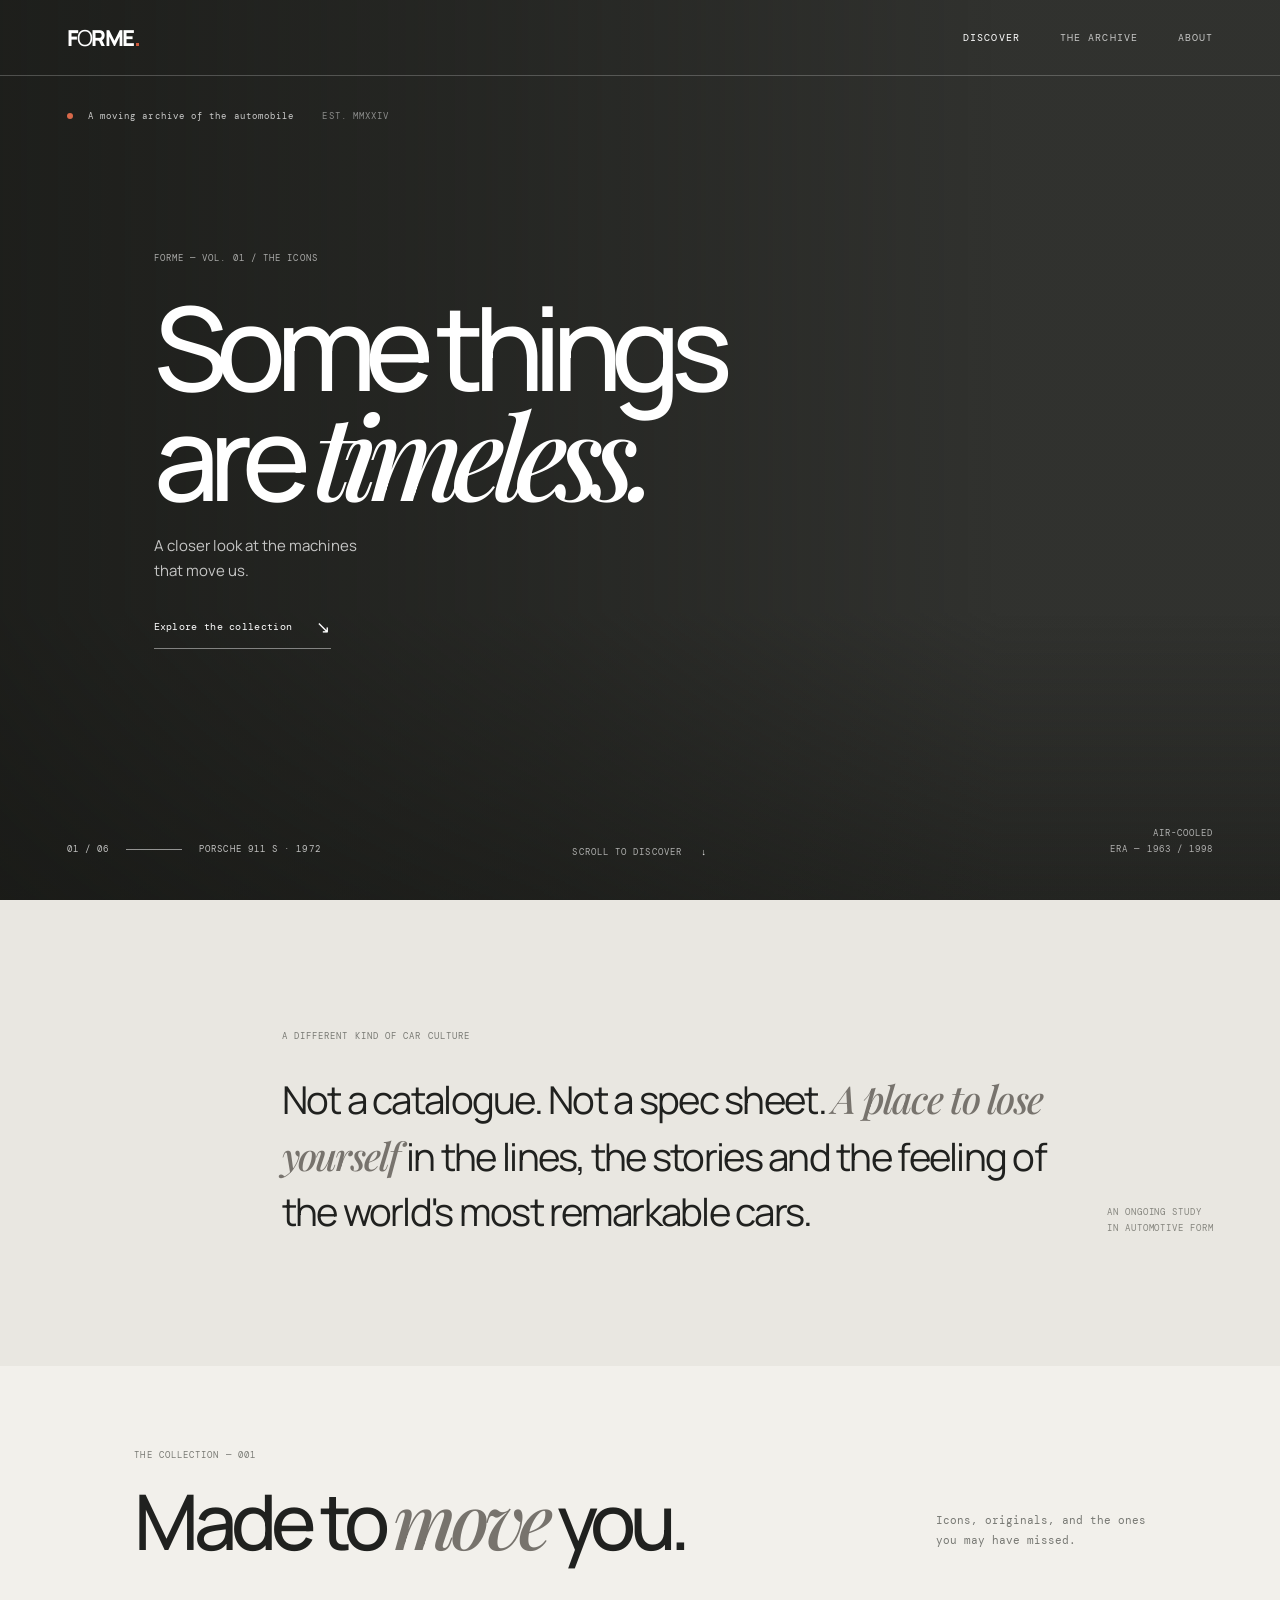
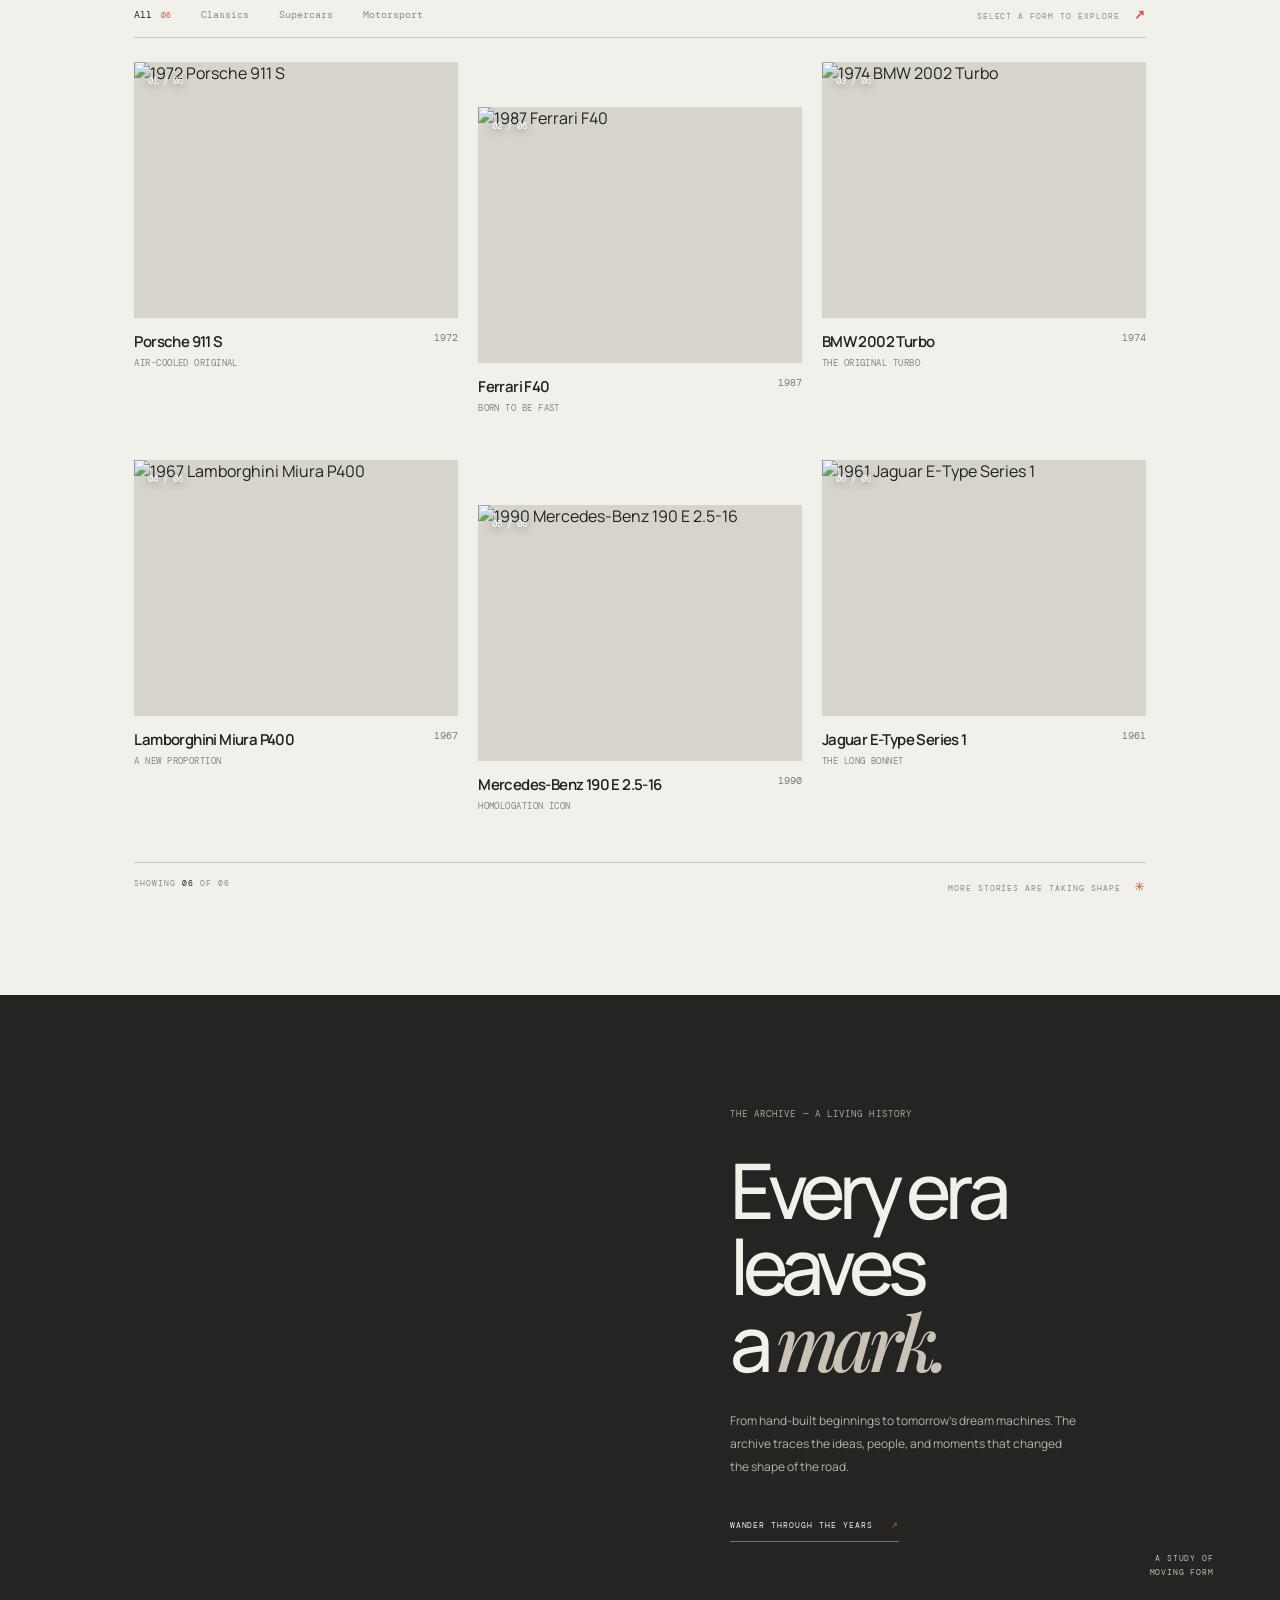
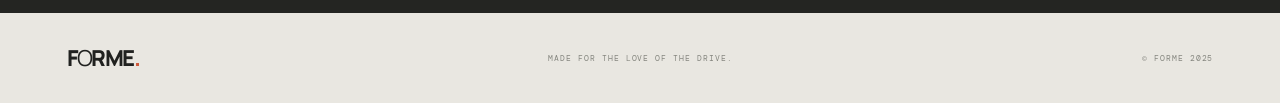
==== index.html @ 5c7d4606 "Build FORME automotive experience MVP" ====
<!doctype html>
<html lang="en">
<head>
  <meta charset="UTF-8" />
  <meta name="viewport" content="width=device-width, initial-scale=1" />
  <meta name="theme-color" content="#e9e7e1" />
  <meta name="description" content="A moving archive of the cars that move us." />
  <title>FORME — The art of the automobile</title>
  <link rel="preconnect" href="https://fonts.googleapis.com" />
  <link rel="preconnect" href="https://fonts.gstatic.com" crossorigin />
  <link href="https://fonts.googleapis.com/css2?family=DM+Mono:wght@400;500&family=Manrope:wght@400;500;600;700;800&display=swap" rel="stylesheet" />
  <link rel="stylesheet" href="./src/styles.css" />
</head>
<body>
  <header class="topbar">
    <a class="wordmark" href="#home" aria-label="Forme home">F<span>O</span>RME<span class="wordmark-dot">.</span></a>
    <nav class="main-nav" aria-label="Main navigation">
      <a class="active" href="#discover">Discover</a><a href="#archive">The archive</a><a href="#about">About</a>
    </nav>
    <button class="menu-button" aria-label="Open menu"><span></span><span></span></button>
  </header>

  <main id="home">
    <section class="hero" aria-labelledby="hero-title">
      <div class="hero-photo"></div>
      <div class="hero-shade"></div>
      <div class="hero-kicker"><span class="live-dot"></span> A moving archive of the automobile <span class="kicker-year">EST. MMXXIV</span></div>
      <div class="hero-copy">
        <p class="eyebrow">FORME — VOL. 01 / THE ICONS</p>
        <h1 id="hero-title">Some things<br />are <em>timeless.</em></h1>
        <p class="hero-deck">A closer look at the machines<br />that move us.</p>
        <a class="round-link" href="#discover"><span>Explore the collection</span><b>↘</b></a>
      </div>
      <div class="hero-caption"><span>01 / 06</span><i></i><span>PORSCHE 911 S · 1972</span></div>
      <div class="hero-index">AIR-COOLED<br />ERA — 1963 / 1998</div>
      <div class="hero-scroll">SCROLL TO DISCOVER <span>↓</span></div>
    </section>

    <section class="intro" id="about">
      <span class="section-label">A DIFFERENT KIND OF CAR CULTURE</span>
      <p>Not a catalogue. Not a spec sheet. <em>A place to lose yourself</em> in the lines, the stories and the feeling of the world's most remarkable cars.</p>
      <span class="intro-aside">AN ONGOING STUDY<br />IN AUTOMOTIVE FORM</span>
    </section>

    <section class="collection" id="discover">
      <div class="collection-head">
        <div><span class="section-label">THE COLLECTION — 001</span><h2>Made to <em>move</em> you.</h2></div>
        <p>Icons, originals, and the ones<br />you may have missed.</p>
      </div>
      <div class="filters" role="group" aria-label="Filter collection">
        <button class="filter active" data-filter="All">All <span>06</span></button>
        <button class="filter" data-filter="Classic">Classics</button>
        <button class="filter" data-filter="Supercar">Supercars</button>
        <button class="filter" data-filter="Rally">Motorsport</button>
        <span class="filter-note">SELECT A FORM TO EXPLORE <b>↗</b></span>
      </div>
      <div class="car-grid" id="car-grid"></div>
      <div class="collection-footer"><span>SHOWING <b id="count">06</b> OF 06</span><span>MORE STORIES ARE TAKING SHAPE <b>✳</b></span></div>
    </section>

    <section class="archive-tease" id="archive">
      <div class="archive-image"></div><div class="archive-content"><span class="section-label">THE ARCHIVE — A LIVING HISTORY</span><h2>Every era leaves<br />a <em>mark.</em></h2><p>From hand-built beginnings to tomorrow's dream machines. The archive traces the ideas, people, and moments that changed the shape of the road.</p><a href="#discover" class="text-link">WANDER THROUGH THE YEARS <span>↗</span></a></div>
      <span class="archive-index">A STUDY OF<br />MOVING FORM</span>
    </section>
  </main>
  <footer><a class="wordmark" href="#home">F<span>O</span>RME<span class="wordmark-dot">.</span></a><span>MADE FOR THE LOVE OF THE DRIVE.</span><span>© FORME 2025</span></footer>

  <dialog class="car-dialog" id="car-dialog"><button class="dialog-close" aria-label="Close details">×</button><div class="dialog-image"></div><div class="dialog-copy"><span class="section-label"></span><h2></h2><p></p><div class="dialog-meta"></div></div></dialog>
  <script src="./src/app.js"></script>
</body>
</html>
---- src/styles.css ----
@import url('https://fonts.googleapis.com/css2?family=Playfair+Display:ital,wght@0,500;0,600;1,500;1,600&display=swap');
:root{--paper:#e9e7e1;--ink:#20211f;--muted:#777873;--line:#cbc9c2;--accent:#cf5a3c;--mono:'DM Mono',monospace;--sans:'Manrope',sans-serif;--serif:'Playfair Display',serif}*{box-sizing:border-box}html{scroll-behavior:smooth}body{margin:0;background:var(--paper);color:var(--ink);font-family:var(--sans);-webkit-font-smoothing:antialiased}.topbar{height:76px;padding:0 5.2vw;display:flex;align-items:center;justify-content:space-between;position:absolute;z-index:3;width:100%;color:white;border-bottom:1px solid #ffffff38}.wordmark{text-decoration:none;color:inherit;font-weight:800;font-size:22px;letter-spacing:-1.6px}.wordmark>span:first-child{font-weight:400}.wordmark-dot{color:var(--accent)}.main-nav{display:flex;gap:40px;margin-left:70px}.main-nav a{color:#ffffffb8;text-decoration:none;font:10px var(--mono);letter-spacing:.11em;text-transform:uppercase}.main-nav a.active,.main-nav a:hover{color:white}.menu-button{display:none;background:none;border:0}.hero{min-height:710px;height:min(100vh,900px);position:relative;color:white;overflow:hidden;background:#31322f}.hero-photo,.hero-shade{position:absolute;inset:0}.hero-photo{background-image:url('https://images.unsplash.com/photo-1503376780353-7e6692767b70?auto=format&fit=crop&w=2400&q=88');background-size:cover;background-position:center 54%;transform:scale(1.025);animation:hero-reveal 1.2s ease-out both}.hero-shade{background:linear-gradient(90deg,#171815bd 0%,#17181565 42%,#17181504 78%),linear-gradient(0deg,#14151274,transparent 32%)}.hero-kicker,.eyebrow,.hero-caption,.hero-index,.hero-scroll,.section-label,.filter-note,.collection-footer,.text-link,footer>span{font:9px var(--mono);letter-spacing:.12em}.hero-kicker{position:absolute;top:110px;left:5.2vw;color:#ffffffc4}.live-dot{display:inline-block;width:6px;height:6px;border-radius:50%;background:#d8694a;margin-right:9px}.kicker-year{margin-left:22px;color:#ffffff7a}.hero-copy{position:absolute;left:12vw;top:27%;}.eyebrow{color:#ffffff9c}.hero h1{font-size:clamp(64px,9.1vw,142px);line-height:.91;letter-spacing:-.09em;font-weight:500;margin:30px 0 24px}.hero h1 em,.collection h2 em,.intro em,.archive-content h2 em{font-family:var(--serif);font-weight:500}.hero-deck{font-size:15px;line-height:1.65;color:#ffffffbd;margin:0 0 32px}.round-link{display:flex;gap:24px;align-items:center;width:max-content;color:white;text-decoration:none;font:10px var(--mono);letter-spacing:.03em;border-bottom:1px solid #ffffff70;padding-bottom:10px}.round-link b{font-size:17px;font-weight:400}.hero-caption{position:absolute;left:5.2vw;bottom:45px;display:flex;gap:17px;align-items:center;color:#ffffffbb}.hero-caption i{width:56px;height:1px;background:#ffffff86}.hero-index{position:absolute;right:5.2vw;bottom:43px;text-align:right;line-height:1.8;color:#ffffffa3}.hero-scroll{position:absolute;left:50%;bottom:42px;transform:translateX(-50%);color:#ffffffa3}.hero-scroll span{margin-left:13px;color:#fff}.intro{position:relative;padding:122px 18vw 126px 22vw}.section-label{color:#797a74}.intro>p{font-size:clamp(25px,3vw,43px);line-height:1.45;letter-spacing:-.045em;max-width:800px;margin:27px 0 0}.intro em{color:#77736d}.intro-aside{position:absolute;right:5.2vw;bottom:130px;font:9px/1.8 var(--mono);letter-spacing:.1em;color:#85857e}.collection{padding:75px 10.5vw 100px;background:#f2f0eb}.collection-head{display:flex;justify-content:space-between;align-items:end}.collection h2,.archive-content h2{font-size:clamp(45px,6vw,78px);font-weight:500;letter-spacing:-.075em;line-height:.98;margin:18px 0 0}.collection h2 em{color:#77736d}.collection-head>p{font:11px/1.8 var(--mono);color:#777873;margin:0 0 8px}.filters{display:flex;align-items:center;gap:30px;margin:48px 0 24px;border-bottom:1px solid var(--line);padding-bottom:14px}.filter{border:0;background:none;padding:0;color:#8a8b85;font:10px var(--mono);cursor:pointer}.filter.active,.filter:hover{color:var(--ink)}.filter span{font-size:8px;color:var(--accent);margin-left:3px}.filter-note{margin-left:auto;color:#8b8c86;font-size:8px}.filter-note b{color:var(--accent);font-size:13px;margin-left:8px}.car-grid{display:grid;grid-template-columns:repeat(3,1fr);gap:46px 20px}.car-card{cursor:pointer;min-width:0;animation:card-in .5s ease both}.car-card:nth-child(3n+2){margin-top:45px}.car-image{height:clamp(170px,20vw,290px);position:relative;overflow:hidden;background:#d7d4cc}.car-image img{width:100%;height:100%;object-fit:cover;transition:transform .8s cubic-bezier(.2,.7,.2,1),filter .5s;filter:saturate(.78)}.car-card:hover .car-image img{transform:scale(1.055);filter:saturate(1)}.card-index{position:absolute;top:13px;left:14px;color:#fff;font:9px var(--mono);text-shadow:0 1px 8px #0008}.card-arrow{position:absolute;right:14px;bottom:13px;width:28px;height:28px;border-radius:50%;background:#f2f0eb;display:grid;place-items:center;font-size:15px;opacity:0;transform:translateY(6px);transition:.3s}.car-card:hover .card-arrow{opacity:1;transform:translateY(0)}.car-info{display:flex;justify-content:space-between;align-items:start;padding-top:13px}.car-info h3{font-size:15px;letter-spacing:-.04em;margin:0 0 5px;font-weight:600}.car-info p{margin:0;color:#85867f;font:9px var(--mono);letter-spacing:.05em}.car-year{color:#777873;font:10px var(--mono)}.collection-footer{display:flex;justify-content:space-between;border-top:1px solid var(--line);margin-top:50px;padding-top:15px;color:#888981;font-size:8px}.collection-footer b{color:var(--ink);font-weight:400}.collection-footer span:last-child b{color:var(--accent);font-size:13px;margin-left:7px}.archive-tease{min-height:570px;position:relative;display:grid;grid-template-columns:1fr 1fr;background:#242522;color:#f2f0eb;overflow:hidden}.archive-image{background:url('https://images.unsplash.com/photo-1519641471654-76ce0107ad1b?auto=format&fit=crop&w=1400&q=85') center/cover;opacity:.84;min-height:520px}.archive-content{padding:105px 12% 80px 14%}.archive-content .section-label{color:#aaa99f}.archive-content h2{font-size:clamp(54px,6vw,84px);margin:30px 0}.archive-content h2 em{color:#c9c2b7}.archive-content>p{max-width:350px;color:#b4b3ac;font-size:12px;line-height:1.9;margin:0 0 33px}.text-link{color:#f2f0eb;text-decoration:none;font-size:8px;border-bottom:1px solid #777870;padding-bottom:11px}.text-link span{color:#d76b4c;margin-left:12px}.archive-index{position:absolute;right:5.2vw;bottom:34px;font:8px/1.8 var(--mono);letter-spacing:.1em;color:#c0bfb7;text-align:right}footer{height:90px;padding:0 5.2vw;display:flex;align-items:center;justify-content:space-between;color:#85867f}footer .wordmark{color:var(--ink)}footer>span{font-size:8px}.car-dialog{border:0;padding:0;max-width:min(900px,90vw);width:100%;background:#f2f0eb;color:var(--ink);grid-template-columns:1.1fr 1fr;box-shadow:0 25px 100px #0005}.car-dialog[open]{display:grid;animation:card-in .3s ease}.dialog-image{min-height:450px;background-size:cover;background-position:center}.dialog-copy{align-self:center;padding:48px}.dialog-copy h2{font-size:44px;letter-spacing:-.07em;margin:16px 0}.dialog-copy p{font-size:13px;line-height:1.8;color:#696a64}.dialog-meta{margin-top:30px;font:9px/2 var(--mono);color:#777}.dialog-close{position:absolute;top:13px;right:16px;z-index:1;border:0;background:none;font-size:29px;cursor:pointer}.car-dialog::backdrop{background:#171815b8;backdrop-filter:blur(5px)}@keyframes hero-reveal{from{transform:scale(1.08);filter:brightness(.7)}to{transform:scale(1.025);filter:brightness(1)}}@keyframes card-in{from{opacity:0;transform:translateY(12px)}to{opacity:1;transform:translateY(0)}}@media(max-width:750px){.topbar{height:64px;padding:0 6vw}.main-nav{gap:19px;margin-left:0}.main-nav a{font-size:8px}.hero{height:88svh;min-height:620px;max-height:800px}.hero-photo{background-position:57% center}.hero-kicker{top:88px;left:6vw;font-size:8px}.kicker-year{display:none}.hero-copy{left:8vw;top:28%}.hero h1{font-size:clamp(65px,14vw,100px)}.hero-caption{left:6vw;bottom:33px;font-size:8px}.hero-index{right:6vw;bottom:30px;font-size:8px}.hero-scroll{display:none}.intro{padding:85px 9vw 100px}.intro>p{font-size:30px}.intro-aside{right:9vw;bottom:28px;font-size:7px}.collection{padding:70px 7vw 75px}.collection-head>p{display:none}.filters{gap:20px;overflow:auto;white-space:nowrap;margin-top:37px}.filter-note{display:none}.car-grid{grid-template-columns:repeat(2,minmax(0,1fr));gap:30px 12px}.car-card:nth-child(3n+2){margin-top:0}.car-card:nth-child(2n){margin-top:24px}.car-image{height:clamp(150px,34vw,250px)}.car-info h3{font-size:13px}.car-info p,.car-year{font-size:8px}.collection-footer{font-size:7px}.archive-tease{grid-template-columns:1fr}.archive-image{min-height:320px;max-height:390px}.archive-content{padding:65px 9vw 85px}.archive-content h2{font-size:66px}.archive-index{bottom:25px}footer{height:78px;padding:0 6vw}footer>span{font-size:6px}footer>span:nth-child(2){display:none}.car-dialog{grid-template-columns:1fr;max-height:90vh;overflow:auto}.dialog-image{min-height:280px}.dialog-copy{padding:30px}.dialog-copy h2{font-size:36px}}@media(prefers-reduced-motion:reduce){*,*::before,*::after{animation-duration:.01ms!important;transition-duration:.01ms!important;scroll-behavior:auto!important}}
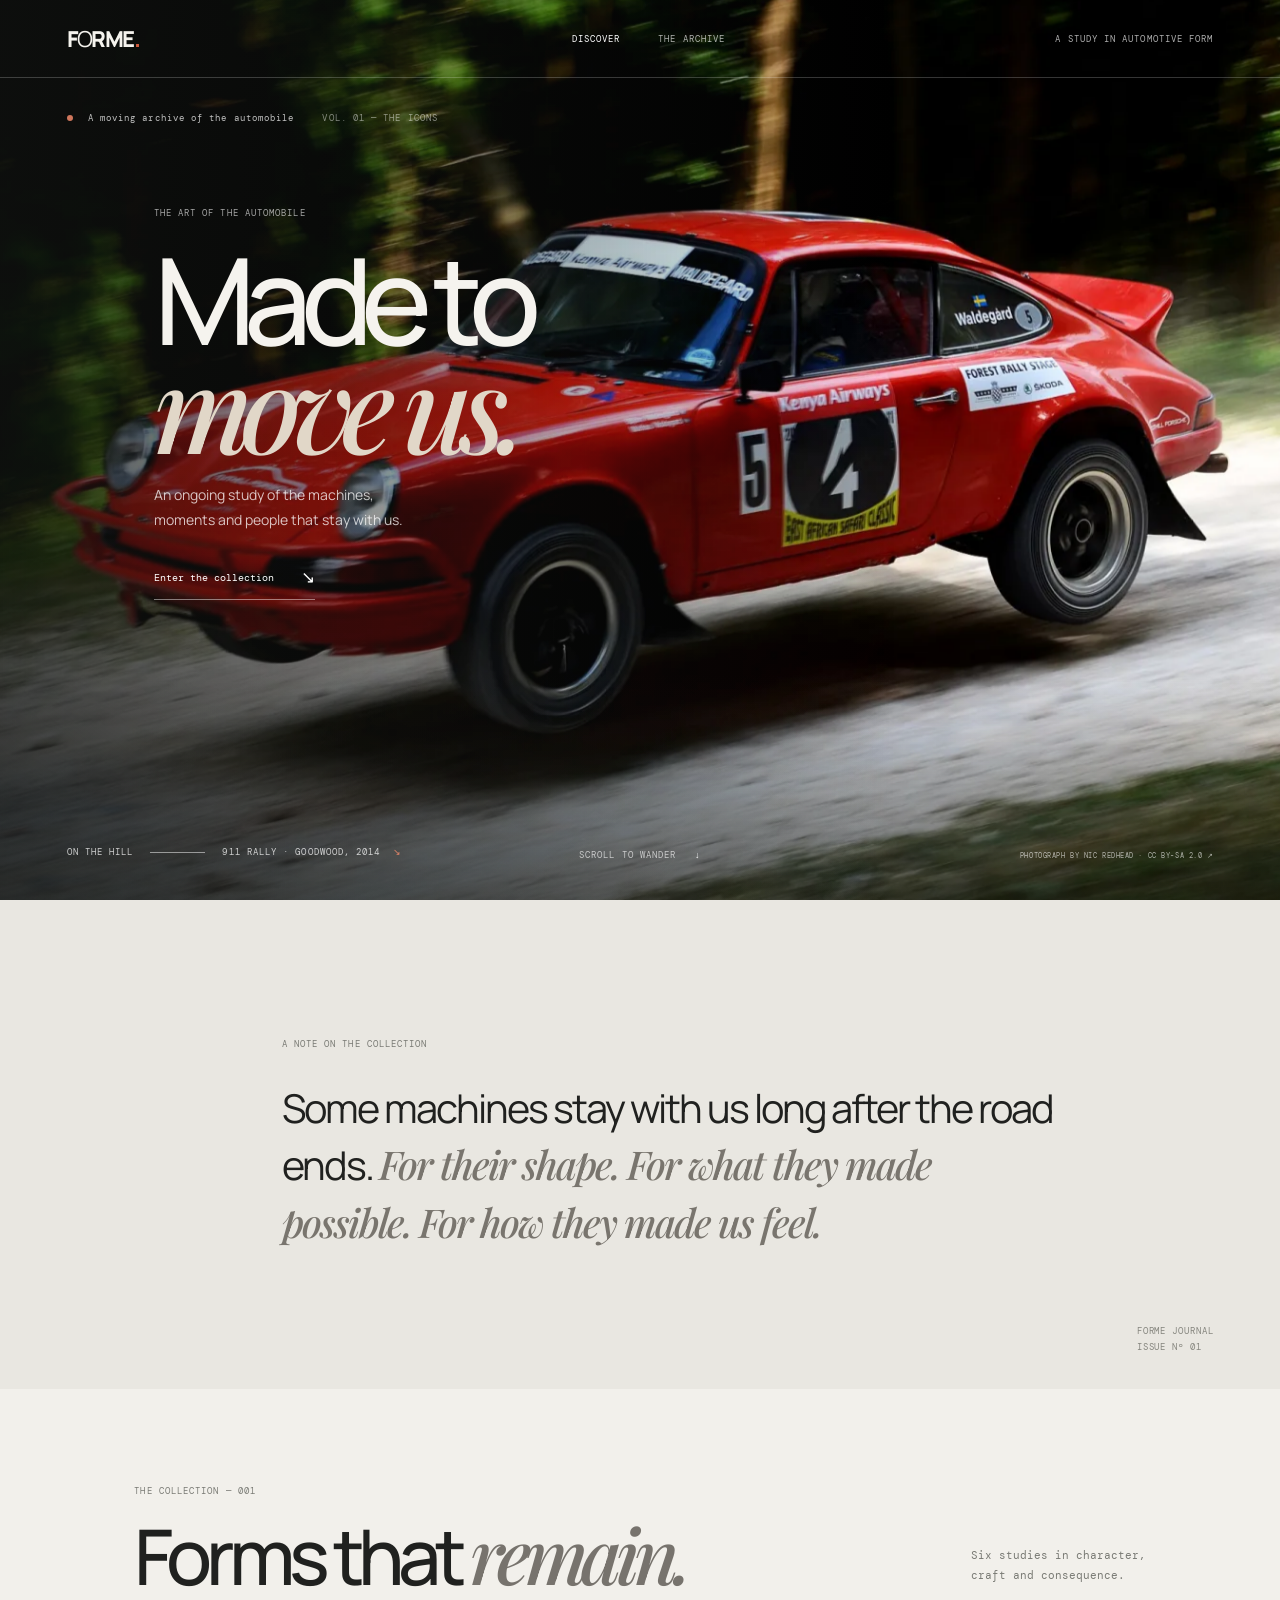
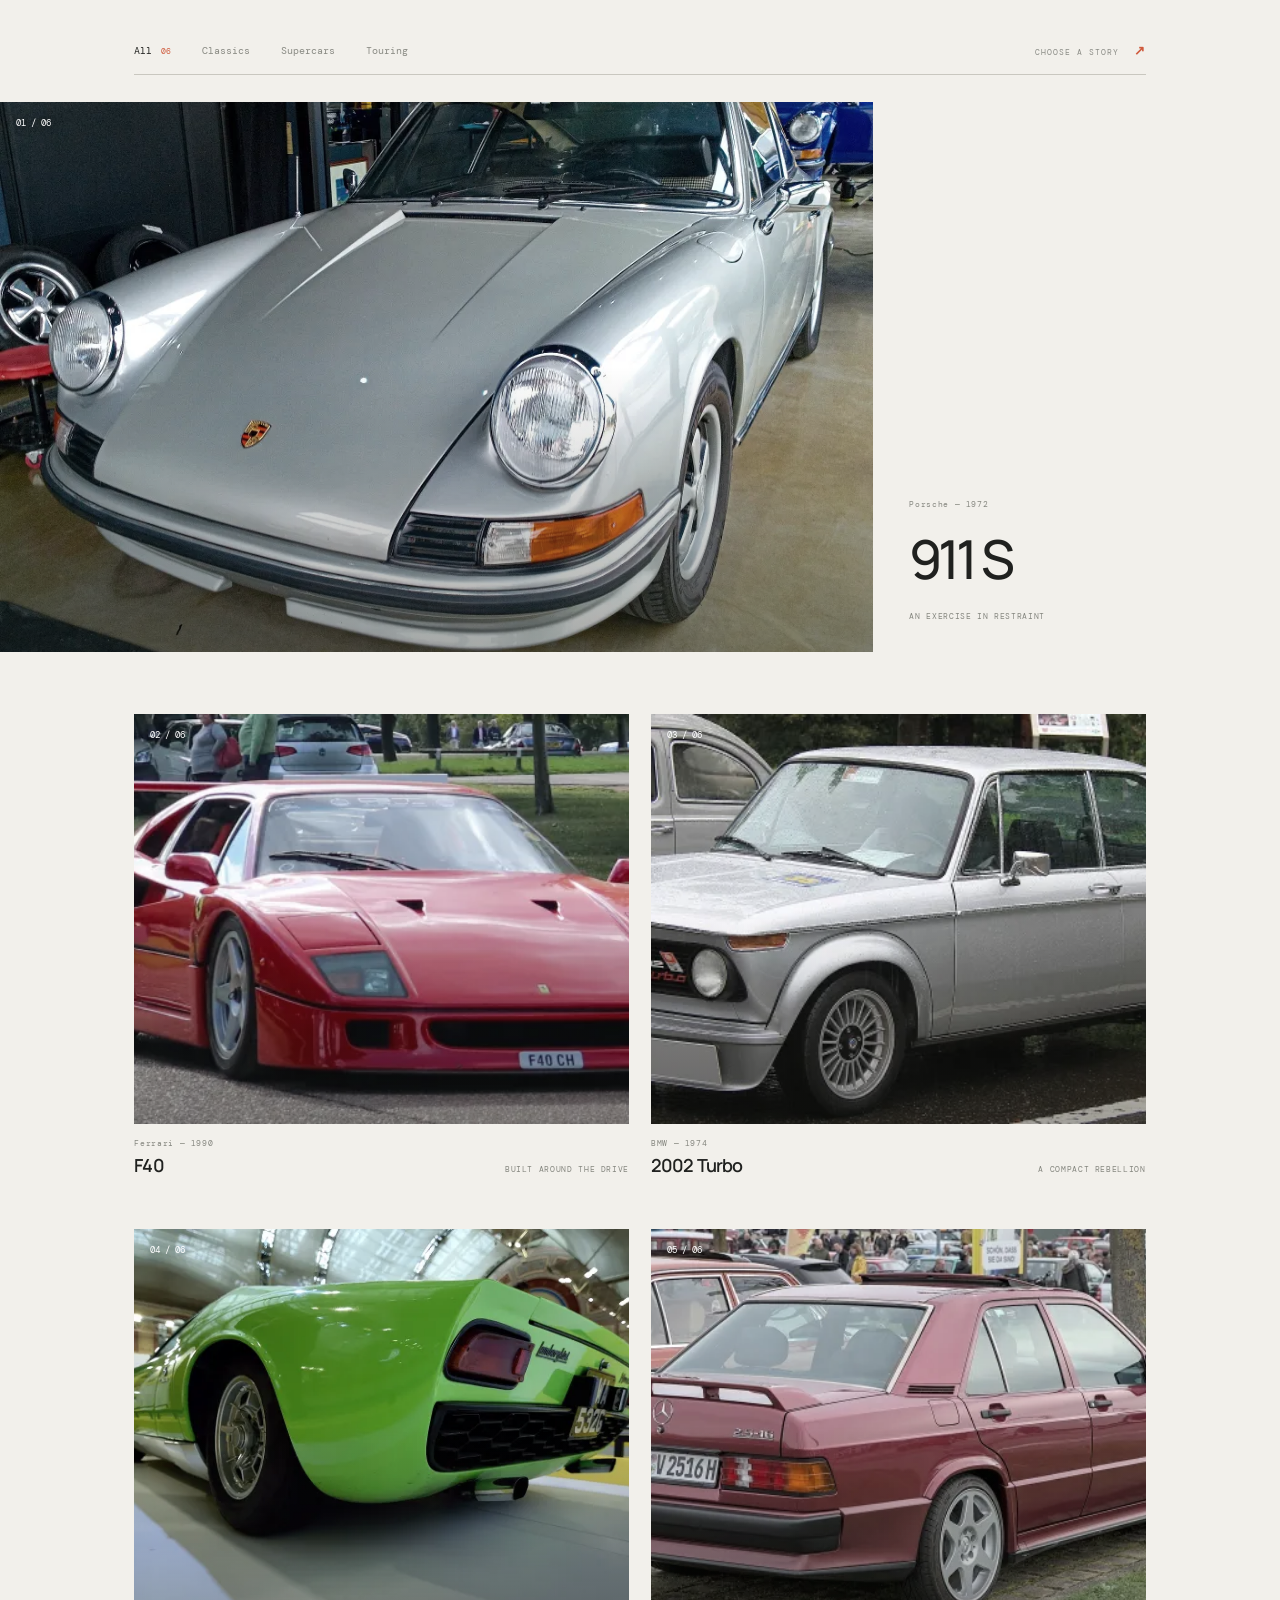
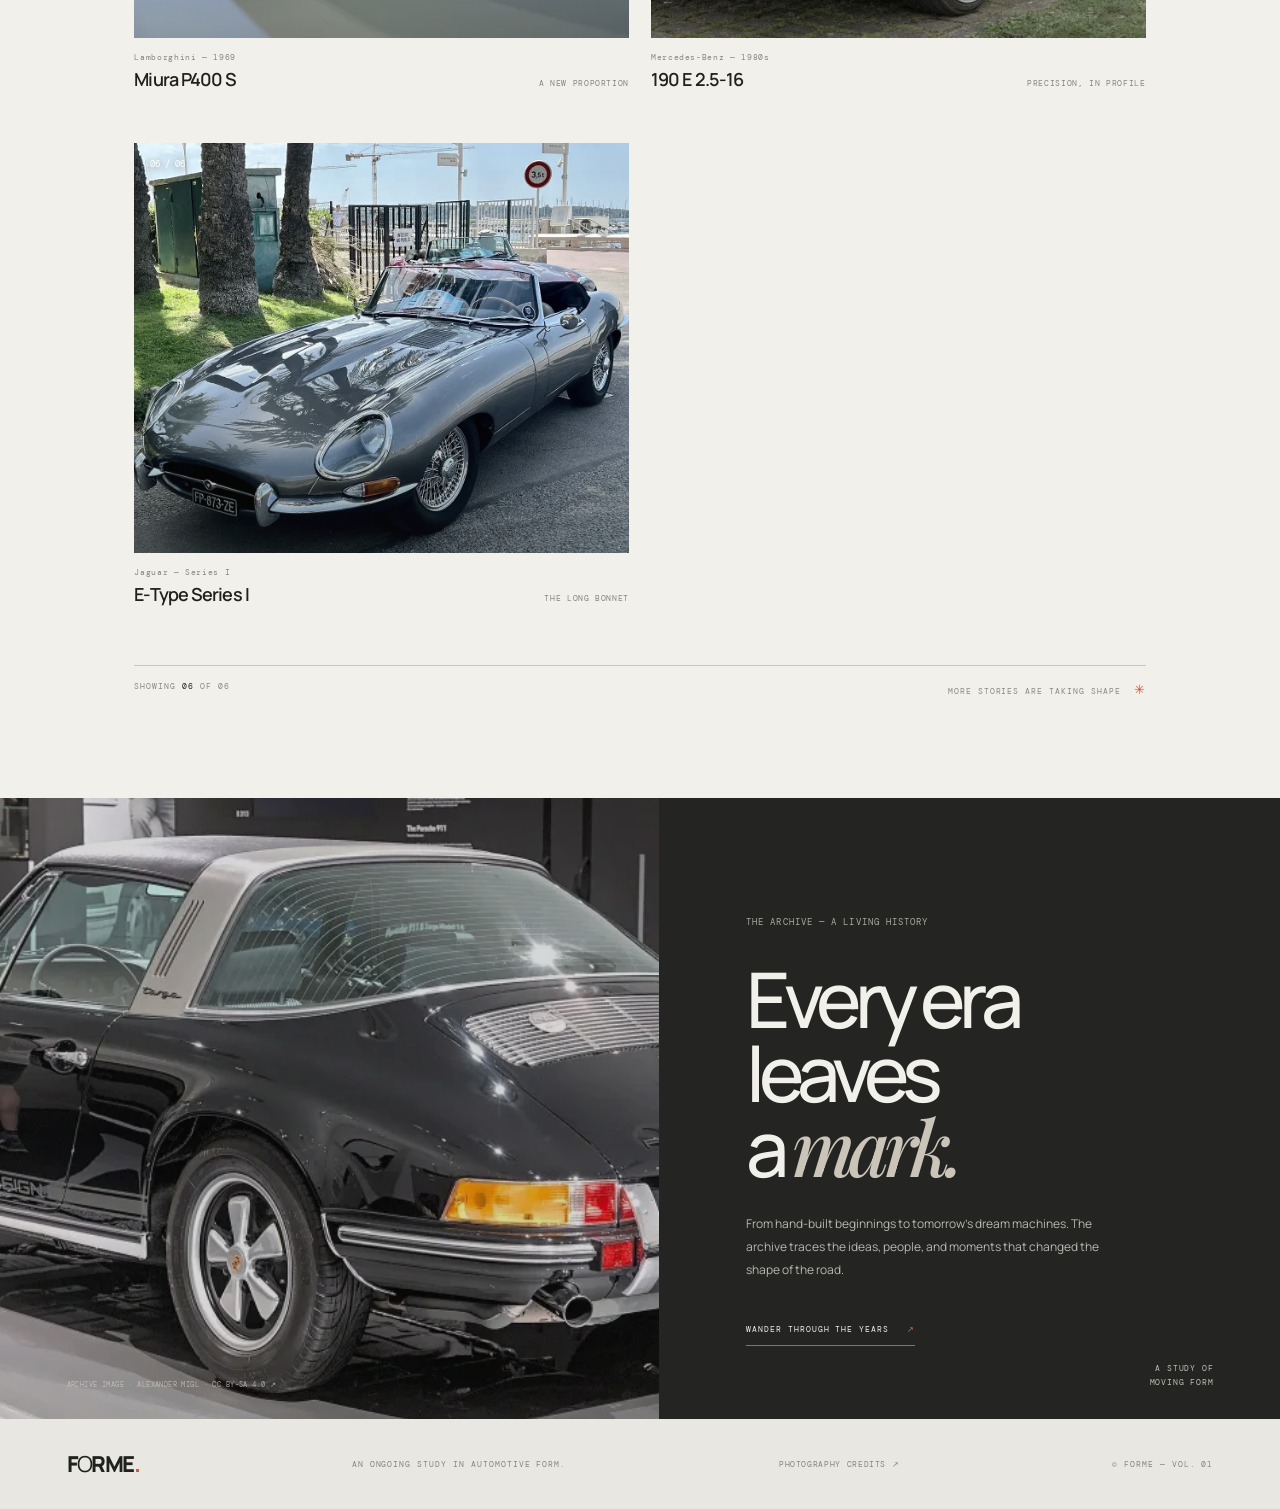
==== commit ddd872f6: "Publish FORME editorial automotive experience" ====
--- a/index.html
+++ b/index.html
@@ -3,69 +3,75 @@
 <head>
   <meta charset="UTF-8" />
   <meta name="viewport" content="width=device-width, initial-scale=1" />
-  <meta name="theme-color" content="#e9e7e1" />
+  <meta name="theme-color" content="#1c201c" />
   <meta name="description" content="A moving archive of the cars that move us." />
   <title>FORME — The art of the automobile</title>
+  <link rel="preload" as="image" href="./public/assets/photography/porsche-911-rally-1440.webp" imagesrcset="./public/assets/photography/porsche-911-rally-640.webp 640w, ./public/assets/photography/porsche-911-rally-960.webp 960w, ./public/assets/photography/porsche-911-rally-1440.webp 1440w" imagesizes="100vw" type="image/webp" fetchpriority="high" />
   <link rel="preconnect" href="https://fonts.googleapis.com" />
   <link rel="preconnect" href="https://fonts.gstatic.com" crossorigin />
-  <link href="https://fonts.googleapis.com/css2?family=DM+Mono:wght@400;500&family=Manrope:wght@400;500;600;700;800&display=swap" rel="stylesheet" />
+  <link href="https://fonts.googleapis.com/css2?family=DM+Mono:wght@400;500&family=Manrope:wght@400;500;600;700;800&family=Playfair+Display:ital,wght@0,500;0,600;1,500;1,600&display=swap" rel="stylesheet" />
   <link rel="stylesheet" href="./src/styles.css" />
 </head>
 <body>
   <header class="topbar">
     <a class="wordmark" href="#home" aria-label="Forme home">F<span>O</span>RME<span class="wordmark-dot">.</span></a>
     <nav class="main-nav" aria-label="Main navigation">
-      <a class="active" href="#discover">Discover</a><a href="#archive">The archive</a><a href="#about">About</a>
+      <a class="active" href="#discover">Discover</a><a href="#archive">The archive</a>
     </nav>
-    <button class="menu-button" aria-label="Open menu"><span></span><span></span></button>
+    <a class="edition-mark" href="#about">A STUDY IN AUTOMOTIVE FORM</a>
   </header>
 
   <main id="home">
     <section class="hero" aria-labelledby="hero-title">
-      <div class="hero-photo"></div>
+      <picture class="hero-picture"><source type="image/webp" srcset="./public/assets/photography/porsche-911-rally-640.webp 640w, ./public/assets/photography/porsche-911-rally-960.webp 960w, ./public/assets/photography/porsche-911-rally-1440.webp 1440w" sizes="100vw"/><img class="hero-photo" src="./public/assets/photography/porsche-911-rally.jpg" width="1920" height="1293" alt="A red Porsche 911 rally car moving through a wooded stage" fetchpriority="high" /></picture>
       <div class="hero-shade"></div>
-      <div class="hero-kicker"><span class="live-dot"></span> A moving archive of the automobile <span class="kicker-year">EST. MMXXIV</span></div>
+      <div class="hero-kicker"><span class="live-dot"></span> A moving archive of the automobile <span class="kicker-year">VOL. 01 — THE ICONS</span></div>
       <div class="hero-copy">
-        <p class="eyebrow">FORME — VOL. 01 / THE ICONS</p>
-        <h1 id="hero-title">Some things<br />are <em>timeless.</em></h1>
-        <p class="hero-deck">A closer look at the machines<br />that move us.</p>
-        <a class="round-link" href="#discover"><span>Explore the collection</span><b>↘</b></a>
+        <p class="eyebrow">THE ART OF THE AUTOMOBILE</p>
+        <h1 id="hero-title">Made to<br /><em>move us.</em></h1>
+        <p class="hero-deck">An ongoing study of the machines,<br />moments and people that stay with us.</p>
+        <a class="round-link" href="#discover"><span>Enter the collection</span><b>↘</b></a>
       </div>
-      <div class="hero-caption"><span>01 / 06</span><i></i><span>PORSCHE 911 S · 1972</span></div>
-      <div class="hero-index">AIR-COOLED<br />ERA — 1963 / 1998</div>
-      <div class="hero-scroll">SCROLL TO DISCOVER <span>↓</span></div>
+      <a class="hero-caption" href="#discover"><span>ON THE HILL</span><i></i><span>911 RALLY · GOODWOOD, 2014 <b>↘</b></span></a>
+      <a class="hero-credit" href="https://commons.wikimedia.org/wiki/File:Porsche_911_Rallycar_(14574074995).jpg" target="_blank" rel="noreferrer">PHOTOGRAPH BY NIC REDHEAD · CC BY-SA 2.0 ↗</a>
+      <div class="hero-scroll">SCROLL TO WANDER <span>↓</span></div>
     </section>
 
     <section class="intro" id="about">
-      <span class="section-label">A DIFFERENT KIND OF CAR CULTURE</span>
-      <p>Not a catalogue. Not a spec sheet. <em>A place to lose yourself</em> in the lines, the stories and the feeling of the world's most remarkable cars.</p>
-      <span class="intro-aside">AN ONGOING STUDY<br />IN AUTOMOTIVE FORM</span>
+      <span class="section-label">A NOTE ON THE COLLECTION</span>
+      <p>Some machines stay with us long after the road ends. <em>For their shape. For what they made possible. For how they made us feel.</em></p>
+      <span class="intro-aside">FORME JOURNAL<br />ISSUE Nº 01</span>
     </section>
 
     <section class="collection" id="discover">
       <div class="collection-head">
-        <div><span class="section-label">THE COLLECTION — 001</span><h2>Made to <em>move</em> you.</h2></div>
-        <p>Icons, originals, and the ones<br />you may have missed.</p>
+        <div><span class="section-label">THE COLLECTION — 001</span><h2>Forms that <em>remain.</em></h2></div>
+        <p>Six studies in character,<br />craft and consequence.</p>
       </div>
       <div class="filters" role="group" aria-label="Filter collection">
         <button class="filter active" data-filter="All">All <span>06</span></button>
         <button class="filter" data-filter="Classic">Classics</button>
         <button class="filter" data-filter="Supercar">Supercars</button>
-        <button class="filter" data-filter="Rally">Motorsport</button>
-        <span class="filter-note">SELECT A FORM TO EXPLORE <b>↗</b></span>
+        <button class="filter" data-filter="Touring">Touring</button>
+        <span class="filter-note">CHOOSE A STORY <b>↗</b></span>
       </div>
       <div class="car-grid" id="car-grid"></div>
       <div class="collection-footer"><span>SHOWING <b id="count">06</b> OF 06</span><span>MORE STORIES ARE TAKING SHAPE <b>✳</b></span></div>
     </section>
 
     <section class="archive-tease" id="archive">
-      <div class="archive-image"></div><div class="archive-content"><span class="section-label">THE ARCHIVE — A LIVING HISTORY</span><h2>Every era leaves<br />a <em>mark.</em></h2><p>From hand-built beginnings to tomorrow's dream machines. The archive traces the ideas, people, and moments that changed the shape of the road.</p><a href="#discover" class="text-link">WANDER THROUGH THE YEARS <span>↗</span></a></div>
+      <picture class="archive-picture"><source type="image/webp" srcset="./public/assets/photography/porsche-911-s-targa-640.webp 640w, ./public/assets/photography/porsche-911-s-targa-960.webp 960w, ./public/assets/photography/porsche-911-s-targa-1440.webp 1440w" sizes="(max-width:760px) 100vw, 52vw"/><img class="archive-image" src="./public/assets/photography/porsche-911-s-targa.jpg" width="1920" height="951" alt="1972 Porsche 911 S 2.4 Targa in the Porsche museum" loading="lazy"/></picture><div class="archive-content"><span class="section-label">THE ARCHIVE — A LIVING HISTORY</span><h2>Every era leaves<br />a <em>mark.</em></h2><p>From hand-built beginnings to tomorrow's dream machines. The archive traces the ideas, people, and moments that changed the shape of the road.</p><a href="#discover" class="text-link">WANDER THROUGH THE YEARS <span>↗</span></a></div>
       <span class="archive-index">A STUDY OF<br />MOVING FORM</span>
+      <a class="archive-credit" href="https://commons.wikimedia.org/wiki/File:Porsche_911_S_2.4_Targa_(1972,_Porsche_Classic)_1X7A0346.jpg" target="_blank" rel="noreferrer">ARCHIVE IMAGE · ALEXANDER MIGL · CC BY-SA 4.0 ↗</a>
     </section>
   </main>
-  <footer><a class="wordmark" href="#home">F<span>O</span>RME<span class="wordmark-dot">.</span></a><span>MADE FOR THE LOVE OF THE DRIVE.</span><span>© FORME 2025</span></footer>
+  <footer><a class="wordmark" href="#home">F<span>O</span>RME<span class="wordmark-dot">.</span></a><span>AN ONGOING STUDY IN AUTOMOTIVE FORM.</span><a class="credits-link" href="./photography-credits.html">PHOTOGRAPHY CREDITS ↗</a><span>© FORME — VOL. 01</span></footer>
 
-  <dialog class="car-dialog" id="car-dialog"><button class="dialog-close" aria-label="Close details">×</button><div class="dialog-image"></div><div class="dialog-copy"><span class="section-label"></span><h2></h2><p></p><div class="dialog-meta"></div></div></dialog>
+  <section class="story-view" id="story-view" aria-label="Vehicle story" aria-hidden="true" inert>
+    <div class="story-hero"><picture class="story-picture"><source class="story-image-source" type="image/webp"/><img class="story-image" alt="" width="1920" height="1280"/></picture><a class="story-back" href="#discover"><span>←</span> BACK TO THE COLLECTION</a><span class="story-count"></span><div class="story-title"><span class="section-label"></span><h2></h2></div><a class="story-credit" target="_blank" rel="noreferrer"><span></span><b></b> ↗</a></div>
+    <div class="story-body"><div class="story-index"><span class="section-label">THE FORME JOURNAL</span><span class="story-number"></span></div><article class="story-text"><p class="story-chapter"></p><p class="story-lead"></p><p class="story-detail"></p><figure class="story-detail-photo" hidden><picture><source type="image/webp"/><img alt="" width="1920" height="1280" loading="lazy"/></picture><figcaption></figcaption></figure><blockquote class="story-pullquote"></blockquote><div class="story-meta"></div></article></div>
+    <div class="story-navigation"><button class="story-prev" type="button"><span>←</span><small>PREVIOUS FORM</small><span class="story-nav-image"><img alt="" width="640" height="420" loading="lazy"/></span><b></b></button><span class="story-nav-center">CONTINUE WANDERING</span><button class="story-next" type="button"><small>NEXT FORM</small><span class="story-nav-image"><img alt="" width="640" height="420" loading="lazy"/></span><b></b><span>→</span></button></div>
+  </section>
   <script src="./src/app.js"></script>
 </body>
 </html>
--- a/src/styles.css
+++ b/src/styles.css
@@ -1,2 +1,308 @@
-@import url('https://fonts.googleapis.com/css2?family=Playfair+Display:ital,wght@0,500;0,600;1,500;1,600&display=swap');
-:root{--paper:#e9e7e1;--ink:#20211f;--muted:#777873;--line:#cbc9c2;--accent:#cf5a3c;--mono:'DM Mono',monospace;--sans:'Manrope',sans-serif;--serif:'Playfair Display',serif}*{box-sizing:border-box}html{scroll-behavior:smooth}body{margin:0;background:var(--paper);color:var(--ink);font-family:var(--sans);-webkit-font-smoothing:antialiased}.topbar{height:76px;padding:0 5.2vw;display:flex;align-items:center;justify-content:space-between;position:absolute;z-index:3;width:100%;color:white;border-bottom:1px solid #ffffff38}.wordmark{text-decoration:none;color:inherit;font-weight:800;font-size:22px;letter-spacing:-1.6px}.wordmark>span:first-child{font-weight:400}.wordmark-dot{color:var(--accent)}.main-nav{display:flex;gap:40px;margin-left:70px}.main-nav a{color:#ffffffb8;text-decoration:none;font:10px var(--mono);letter-spacing:.11em;text-transform:uppercase}.main-nav a.active,.main-nav a:hover{color:white}.menu-button{display:none;background:none;border:0}.hero{min-height:710px;height:min(100vh,900px);position:relative;color:white;overflow:hidden;background:#31322f}.hero-photo,.hero-shade{position:absolute;inset:0}.hero-photo{background-image:url('https://images.unsplash.com/photo-1503376780353-7e6692767b70?auto=format&fit=crop&w=2400&q=88');background-size:cover;background-position:center 54%;transform:scale(1.025);animation:hero-reveal 1.2s ease-out both}.hero-shade{background:linear-gradient(90deg,#171815bd 0%,#17181565 42%,#17181504 78%),linear-gradient(0deg,#14151274,transparent 32%)}.hero-kicker,.eyebrow,.hero-caption,.hero-index,.hero-scroll,.section-label,.filter-note,.collection-footer,.text-link,footer>span{font:9px var(--mono);letter-spacing:.12em}.hero-kicker{position:absolute;top:110px;left:5.2vw;color:#ffffffc4}.live-dot{display:inline-block;width:6px;height:6px;border-radius:50%;background:#d8694a;margin-right:9px}.kicker-year{margin-left:22px;color:#ffffff7a}.hero-copy{position:absolute;left:12vw;top:27%;}.eyebrow{color:#ffffff9c}.hero h1{font-size:clamp(64px,9.1vw,142px);line-height:.91;letter-spacing:-.09em;font-weight:500;margin:30px 0 24px}.hero h1 em,.collection h2 em,.intro em,.archive-content h2 em{font-family:var(--serif);font-weight:500}.hero-deck{font-size:15px;line-height:1.65;color:#ffffffbd;margin:0 0 32px}.round-link{display:flex;gap:24px;align-items:center;width:max-content;color:white;text-decoration:none;font:10px var(--mono);letter-spacing:.03em;border-bottom:1px solid #ffffff70;padding-bottom:10px}.round-link b{font-size:17px;font-weight:400}.hero-caption{position:absolute;left:5.2vw;bottom:45px;display:flex;gap:17px;align-items:center;color:#ffffffbb}.hero-caption i{width:56px;height:1px;background:#ffffff86}.hero-index{position:absolute;right:5.2vw;bottom:43px;text-align:right;line-height:1.8;color:#ffffffa3}.hero-scroll{position:absolute;left:50%;bottom:42px;transform:translateX(-50%);color:#ffffffa3}.hero-scroll span{margin-left:13px;color:#fff}.intro{position:relative;padding:122px 18vw 126px 22vw}.section-label{color:#797a74}.intro>p{font-size:clamp(25px,3vw,43px);line-height:1.45;letter-spacing:-.045em;max-width:800px;margin:27px 0 0}.intro em{color:#77736d}.intro-aside{position:absolute;right:5.2vw;bottom:130px;font:9px/1.8 var(--mono);letter-spacing:.1em;color:#85857e}.collection{padding:75px 10.5vw 100px;background:#f2f0eb}.collection-head{display:flex;justify-content:space-between;align-items:end}.collection h2,.archive-content h2{font-size:clamp(45px,6vw,78px);font-weight:500;letter-spacing:-.075em;line-height:.98;margin:18px 0 0}.collection h2 em{color:#77736d}.collection-head>p{font:11px/1.8 var(--mono);color:#777873;margin:0 0 8px}.filters{display:flex;align-items:center;gap:30px;margin:48px 0 24px;border-bottom:1px solid var(--line);padding-bottom:14px}.filter{border:0;background:none;padding:0;color:#8a8b85;font:10px var(--mono);cursor:pointer}.filter.active,.filter:hover{color:var(--ink)}.filter span{font-size:8px;color:var(--accent);margin-left:3px}.filter-note{margin-left:auto;color:#8b8c86;font-size:8px}.filter-note b{color:var(--accent);font-size:13px;margin-left:8px}.car-grid{display:grid;grid-template-columns:repeat(3,1fr);gap:46px 20px}.car-card{cursor:pointer;min-width:0;animation:card-in .5s ease both}.car-card:nth-child(3n+2){margin-top:45px}.car-image{height:clamp(170px,20vw,290px);position:relative;overflow:hidden;background:#d7d4cc}.car-image img{width:100%;height:100%;object-fit:cover;transition:transform .8s cubic-bezier(.2,.7,.2,1),filter .5s;filter:saturate(.78)}.car-card:hover .car-image img{transform:scale(1.055);filter:saturate(1)}.card-index{position:absolute;top:13px;left:14px;color:#fff;font:9px var(--mono);text-shadow:0 1px 8px #0008}.card-arrow{position:absolute;right:14px;bottom:13px;width:28px;height:28px;border-radius:50%;background:#f2f0eb;display:grid;place-items:center;font-size:15px;opacity:0;transform:translateY(6px);transition:.3s}.car-card:hover .card-arrow{opacity:1;transform:translateY(0)}.car-info{display:flex;justify-content:space-between;align-items:start;padding-top:13px}.car-info h3{font-size:15px;letter-spacing:-.04em;margin:0 0 5px;font-weight:600}.car-info p{margin:0;color:#85867f;font:9px var(--mono);letter-spacing:.05em}.car-year{color:#777873;font:10px var(--mono)}.collection-footer{display:flex;justify-content:space-between;border-top:1px solid var(--line);margin-top:50px;padding-top:15px;color:#888981;font-size:8px}.collection-footer b{color:var(--ink);font-weight:400}.collection-footer span:last-child b{color:var(--accent);font-size:13px;margin-left:7px}.archive-tease{min-height:570px;position:relative;display:grid;grid-template-columns:1fr 1fr;background:#242522;color:#f2f0eb;overflow:hidden}.archive-image{background:url('https://images.unsplash.com/photo-1519641471654-76ce0107ad1b?auto=format&fit=crop&w=1400&q=85') center/cover;opacity:.84;min-height:520px}.archive-content{padding:105px 12% 80px 14%}.archive-content .section-label{color:#aaa99f}.archive-content h2{font-size:clamp(54px,6vw,84px);margin:30px 0}.archive-content h2 em{color:#c9c2b7}.archive-content>p{max-width:350px;color:#b4b3ac;font-size:12px;line-height:1.9;margin:0 0 33px}.text-link{color:#f2f0eb;text-decoration:none;font-size:8px;border-bottom:1px solid #777870;padding-bottom:11px}.text-link span{color:#d76b4c;margin-left:12px}.archive-index{position:absolute;right:5.2vw;bottom:34px;font:8px/1.8 var(--mono);letter-spacing:.1em;color:#c0bfb7;text-align:right}footer{height:90px;padding:0 5.2vw;display:flex;align-items:center;justify-content:space-between;color:#85867f}footer .wordmark{color:var(--ink)}footer>span{font-size:8px}.car-dialog{border:0;padding:0;max-width:min(900px,90vw);width:100%;background:#f2f0eb;color:var(--ink);grid-template-columns:1.1fr 1fr;box-shadow:0 25px 100px #0005}.car-dialog[open]{display:grid;animation:card-in .3s ease}.dialog-image{min-height:450px;background-size:cover;background-position:center}.dialog-copy{align-self:center;padding:48px}.dialog-copy h2{font-size:44px;letter-spacing:-.07em;margin:16px 0}.dialog-copy p{font-size:13px;line-height:1.8;color:#696a64}.dialog-meta{margin-top:30px;font:9px/2 var(--mono);color:#777}.dialog-close{position:absolute;top:13px;right:16px;z-index:1;border:0;background:none;font-size:29px;cursor:pointer}.car-dialog::backdrop{background:#171815b8;backdrop-filter:blur(5px)}@keyframes hero-reveal{from{transform:scale(1.08);filter:brightness(.7)}to{transform:scale(1.025);filter:brightness(1)}}@keyframes card-in{from{opacity:0;transform:translateY(12px)}to{opacity:1;transform:translateY(0)}}@media(max-width:750px){.topbar{height:64px;padding:0 6vw}.main-nav{gap:19px;margin-left:0}.main-nav a{font-size:8px}.hero{height:88svh;min-height:620px;max-height:800px}.hero-photo{background-position:57% center}.hero-kicker{top:88px;left:6vw;font-size:8px}.kicker-year{display:none}.hero-copy{left:8vw;top:28%}.hero h1{font-size:clamp(65px,14vw,100px)}.hero-caption{left:6vw;bottom:33px;font-size:8px}.hero-index{right:6vw;bottom:30px;font-size:8px}.hero-scroll{display:none}.intro{padding:85px 9vw 100px}.intro>p{font-size:30px}.intro-aside{right:9vw;bottom:28px;font-size:7px}.collection{padding:70px 7vw 75px}.collection-head>p{display:none}.filters{gap:20px;overflow:auto;white-space:nowrap;margin-top:37px}.filter-note{display:none}.car-grid{grid-template-columns:repeat(2,minmax(0,1fr));gap:30px 12px}.car-card:nth-child(3n+2){margin-top:0}.car-card:nth-child(2n){margin-top:24px}.car-image{height:clamp(150px,34vw,250px)}.car-info h3{font-size:13px}.car-info p,.car-year{font-size:8px}.collection-footer{font-size:7px}.archive-tease{grid-template-columns:1fr}.archive-image{min-height:320px;max-height:390px}.archive-content{padding:65px 9vw 85px}.archive-content h2{font-size:66px}.archive-index{bottom:25px}footer{height:78px;padding:0 6vw}footer>span{font-size:6px}footer>span:nth-child(2){display:none}.car-dialog{grid-template-columns:1fr;max-height:90vh;overflow:auto}.dialog-image{min-height:280px}.dialog-copy{padding:30px}.dialog-copy h2{font-size:36px}}@media(prefers-reduced-motion:reduce){*,*::before,*::after{animation-duration:.01ms!important;transition-duration:.01ms!important;scroll-behavior:auto!important}}
+:root {
+  color-scheme: light;
+  --paper: #e9e7e1;
+  --chalk: #f2f0eb;
+  --ink: #20211f;
+  --muted: #797a74;
+  --line: #c9c7bf;
+  --accent: #cf5a3c;
+  --mono: 'DM Mono', monospace;
+  --sans: 'Manrope', sans-serif;
+  --serif: 'Playfair Display', Georgia, serif;
+}
+
+* { box-sizing: border-box; }
+html { scroll-behavior: smooth; scroll-padding-top: 32px; }
+body { margin: 0; background: var(--paper); color: var(--ink); font-family: var(--sans); -webkit-font-smoothing: antialiased; }
+a { color: inherit; }
+button { font: inherit; }
+.topbar { position: absolute; z-index: 4; top: 0; left: 0; width: 100%; height: 78px; padding: 0 5.2vw; display: flex; align-items: center; justify-content: space-between; color: #f5f3ee; border-bottom: 1px solid #ffffff35; }
+.wordmark { color: inherit; text-decoration: none; font-size: 22px; font-weight: 800; letter-spacing: -1.6px; }
+.wordmark > span:first-child { font-weight: 400; }
+.wordmark-dot { color: var(--accent); }
+.main-nav { display: flex; gap: 38px; margin-left: 8vw; }
+.main-nav a, .edition-mark { color: #ffffffad; text-decoration: none; font: 9px var(--mono); letter-spacing: .12em; text-transform: uppercase; transition: color .25s ease; }
+.main-nav a:hover, .edition-mark:hover { color: white; }
+.main-nav a.active { color: white; }
+
+.hero { position: relative; height: min(100svh, 960px); min-height: 710px; overflow: hidden; background: #181a18; color: #f5f3ee; }
+.hero-photo, .hero-shade { position: absolute; inset: 0; }
+.hero-picture { position:absolute; inset:0; }
+.hero-photo { width: 100%; height: 100%; object-fit: cover; object-position: center 55%; transform: scale(1.025); animation: hero-arrive 1.5s cubic-bezier(.2,.7,.2,1) both; }
+.hero-shade { background: linear-gradient(90deg, #121412b5 0%, #12141262 38%, transparent 70%), linear-gradient(0deg, #11131085 0%, transparent 25%); }
+.hero-kicker, .eyebrow, .hero-caption, .hero-scroll, .section-label, .filter-note, .collection-footer, .text-link, footer > span { font: 9px var(--mono); letter-spacing: .12em; }
+.hero-kicker { position: absolute; top: 112px; left: 5.2vw; color: #ffffffbf; }
+.live-dot { display: inline-block; width: 6px; height: 6px; margin-right: 9px; border-radius: 50%; background: #cf765c; }
+.kicker-year { margin-left: 22px; color: #ffffff7d; }
+.hero-copy { position: absolute; top: 22%; left: 12vw; }
+.eyebrow { color: #ffffffa1; }
+.hero h1 { margin: 28px 0 23px; font-size: clamp(70px, 9.4vw, 146px); font-weight: 500; line-height: .87; letter-spacing: -.095em; }
+.hero h1 em, .intro em, .collection h2 em, .archive-content h2 em { font-family: var(--serif); font-weight: 500; }
+.hero h1 em { color: #e1d7c8; }
+.hero-deck { margin: 0 0 34px; color: #ffffffbf; font-size: 14px; line-height: 1.75; }
+.round-link { display: flex; width: max-content; gap: 27px; align-items: center; border-bottom: 1px solid #ffffff73; padding: 0 0 11px; color: white; text-decoration: none; font: 10px var(--mono); }
+.round-link b { font-size: 17px; font-weight: 400; transition: transform .25s ease; }
+.round-link:hover b { transform: translate(3px, 3px); }
+.hero-caption { position: absolute; bottom: 42px; left: 5.2vw; display: flex; align-items: center; gap: 17px; color: #ffffffc2; text-decoration: none; }
+.hero-caption i { width: 55px; height: 1px; background: #ffffff80; }
+.hero-caption b { padding-left: 6px; color: #e6876a; font-weight: 400; }
+.hero-credit { position:absolute; z-index:2; right:5.2vw; bottom:40px; color:#ffffffa0; text-decoration:none; font:7px var(--mono); letter-spacing:.08em; }
+.hero-credit:hover,.archive-credit:hover,.story-credit:hover { color:#fff; }
+.hero-scroll { position: absolute; bottom: 39px; left: 50%; color: #ffffffa9; transform: translateX(-50%); }
+.hero-scroll span { margin-left: 12px; color: white; }
+
+.intro { position: relative; padding: 130px 17vw 138px 22vw; }
+.section-label { color: var(--muted); }
+.intro > p { max-width: 840px; margin: 28px 0 0; font-size: clamp(26px, 3.1vw, 44px); line-height: 1.42; letter-spacing: -.05em; }
+.intro em { color: #79756e; }
+.intro-aside { position: absolute; right: 5.2vw; bottom: 34px; color: #85857e; font: 9px/1.8 var(--mono); letter-spacing: .1em; }
+
+.collection { padding: 88px 10.5vw 100px; background: var(--chalk); }
+.collection-head { display: flex; justify-content: space-between; align-items: end; }
+.collection h2, .archive-content h2 { margin: 18px 0 0; font-size: clamp(48px, 6vw, 82px); font-weight: 500; line-height: .96; letter-spacing: -.08em; }
+.collection h2 em { color: #77736d; }
+.collection-head > p { margin: 0 0 7px; color: var(--muted); font: 11px/1.8 var(--mono); }
+.filters { display: flex; align-items: center; gap: 31px; overflow-x: auto; margin: 49px 0 27px; border-bottom: 1px solid var(--line); padding-bottom: 15px; scrollbar-width: none; }
+.filters::-webkit-scrollbar { display: none; }
+.filter { flex: none; border: 0; padding: 0; background: transparent; color: #898a83; cursor: pointer; font: 10px var(--mono); transition: color .2s ease; }
+.filter.active, .filter:hover { color: var(--ink); }
+.filter:focus-visible, .car-card:focus-visible, .story-navigation button:focus-visible, a:focus-visible { outline: 2px solid var(--accent); outline-offset: 4px; }
+.filter > span { margin-left: 3px; color: var(--accent); font-size: 8px; }
+.filter-note { margin-left: auto; color: #8b8c86; white-space: nowrap; font-size: 8px; }
+.filter-note b { margin-left: 9px; color: var(--accent); font-size: 13px; }
+.car-grid { display: grid; grid-template-columns: repeat(2, minmax(0, 1fr)); gap: 52px 22px; align-items: start; }
+.car-card { display: block; min-width: 0; border: 0; padding: 0; background: transparent; color: inherit; cursor: pointer; text-align: left; animation: card-arrive .45s ease both; }
+.car-card-feature { display: grid; grid-column: 1 / -1; grid-template-columns: 1.7fr .72fr; align-items: end; gap: 36px; margin-bottom: 10px; }
+.car-image { position: relative; display: block; height: clamp(230px, 32vw, 440px); overflow: hidden; background: #d7d4cc; }
+.car-card-feature .car-image { height: clamp(340px, 43vw, 580px); }
+.car-image picture { display:block; width:100%; height:100%; }
+.car-image::after { position: absolute; inset: 48% 0 0; background: linear-gradient(0deg, #10120d5e, transparent); content: ''; pointer-events: none; }
+.car-image img { display:block; width: 100%; height: 100%; object-fit: cover; filter: saturate(.78); transition: transform .9s cubic-bezier(.2,.7,.2,1), filter .6s ease; }
+.car-card:hover .car-image img, .car-card:focus-visible .car-image img { transform: scale(1.045); filter: saturate(.98); }
+.card-index { position: absolute; z-index: 1; top: 15px; left: 16px; color: white; font: 9px var(--mono); text-shadow: 0 1px 8px #0008; }
+.card-arrow { position: absolute; z-index: 1; right: 16px; bottom: 16px; display: grid; width: 34px; height: 34px; place-items: center; border-radius: 50%; background: var(--chalk); color: var(--ink); font-size: 16px; opacity: 0; transform: translateY(5px); transition: opacity .25s ease, transform .25s ease; }
+.car-card:hover .card-arrow, .car-card:focus-visible .card-arrow { opacity: 1; transform: translateY(0); }
+.car-info { display: flex; justify-content: space-between; align-items: end; gap: 15px; padding-top: 14px; }
+.car-name { display: flex; flex-direction: column; gap: 5px; }
+.car-maker, .car-tag { color: #85867f; font: 8px var(--mono); letter-spacing: .08em; }
+.car-name strong { font-size: 18px; font-weight: 600; letter-spacing: -.05em; }
+.car-tag { max-width: 48%; padding-bottom: 3px; text-align: right; }
+.car-card-feature .car-info { display: block; padding: 0 4vw 28px 0; }
+.car-card-feature .car-name strong { margin-top: 8px; font-size: clamp(34px, 4.2vw, 58px); font-weight: 500; letter-spacing: -.075em; }
+.car-card-feature .car-tag { display: block; max-width: none; margin-top: 16px; text-align: left; }
+.car-card-feature { margin-right:-10.5vw; margin-left:-10.5vw; grid-template-columns:minmax(0, 1.65fr) minmax(250px, .7fr); }
+.car-card-feature .car-info { padding-right:10.5vw; }
+.collection-footer { display: flex; justify-content: space-between; margin-top: 59px; border-top: 1px solid var(--line); padding-top: 15px; color: #888981; font-size: 8px; }
+.collection-footer b { color: var(--ink); font-weight: 400; }
+.collection-footer span:last-child b { margin-left: 7px; color: var(--accent); font-size: 13px; }
+
+.archive-tease { position: relative; display: grid; min-height: 590px; grid-template-columns: 1.03fr .97fr; overflow: hidden; background: #242522; color: var(--chalk); }
+.archive-image { display:block; width:100%; height:100%; min-height:520px; object-fit:cover; object-position:center 55%; opacity:.82; }
+.archive-picture { position:relative; display:block; height:100%; min-height:520px; overflow:hidden; }
+.archive-image { transform:scale(1.035); }
+.archive-content { padding: 110px 12% 82px 14%; }
+.archive-content .section-label { color: #aaa99f; }
+.archive-content h2 { margin: 32px 0 28px; font-size: clamp(55px, 6vw, 86px); }
+.archive-content h2 em { color: #cbc4b8; }
+.archive-content > p { max-width: 370px; margin: 0 0 34px; color: #b8b7b0; font-size: 12px; line-height: 1.9; }
+.text-link { border-bottom: 1px solid #777870; padding-bottom: 11px; color: var(--chalk); text-decoration: none; font-size: 8px; }
+.text-link span { margin-left: 12px; color: #d76b4c; }
+.archive-index { position: absolute; right: 5.2vw; bottom: 30px; color: #c0bfb7; font: 8px/1.8 var(--mono); letter-spacing: .1em; text-align: right; }
+.archive-credit { position:absolute; left:5.2vw; bottom:30px; z-index:1; color:#d0cec5b5; text-decoration:none; font:7px var(--mono); letter-spacing:.06em; }
+footer { display: flex; height: 90px; align-items: center; justify-content: space-between; padding: 0 5.2vw; color: #85867f; }
+footer .wordmark { color: var(--ink); }
+footer > span { font-size: 8px; }
+.credits-link { color:#85867f; text-decoration:none; font:8px var(--mono); letter-spacing:.08em; }
+.credits-link:hover { color:var(--ink); }
+
+.story-view { position: fixed; z-index: 8; inset: 0; overflow-y: auto; background: var(--paper); opacity: 0; visibility: hidden; pointer-events: none; transform: translateY(12px); transition: opacity .45s ease, transform .65s cubic-bezier(.2,.7,.2,1), visibility .45s; }
+.story-view.is-visible { opacity: 1; visibility: visible; pointer-events: auto; transform: translateY(0); }
+.story-hero { position: relative; height: min(79svh, 850px); min-height: 530px; overflow: hidden; background: #1d201c; color: #f5f3ee; }
+.story-picture { position:absolute; inset:0; }
+.story-hero::after { position: absolute; inset: 48% 0 0; background: linear-gradient(0deg, #10120da8, transparent); content: ''; pointer-events: none; }
+.story-image { position: absolute; inset: 0; width: 100%; height: 100%; object-fit: cover; object-position: center 55%; animation: image-arrive .9s cubic-bezier(.2,.7,.2,1) both; }
+.story-back { position: absolute; z-index: 2; top: 34px; left: 5.2vw; display: flex; align-items: center; gap: 11px; color: #ffffffd1; text-decoration: none; font: 9px var(--mono); letter-spacing: .12em; }
+.story-back span { color: #e08b70; font-size: 16px; }
+.story-count { position: absolute; z-index: 2; top: 36px; right: 5.2vw; color: #ffffffd1; font: 9px var(--mono); }
+.story-title { position: absolute; z-index: 2; bottom: 70px; left: 12vw; }
+.story-title .section-label { color: #ffffffb5; }
+.story-title h2 { margin: 16px 0 0; font-size: clamp(70px, 12vw, 170px); font-weight: 500; line-height: .87; letter-spacing: -.065em; }
+.story-title h2 br { display:none; }
+.story-credit { position:absolute; z-index:2; right:5.2vw; bottom:35px; color:#ffffffb8; text-decoration:none; font:8px var(--mono); letter-spacing:.08em; }
+.story-credit b { font-weight:400; color:#fff; }
+.story-body { display: grid; grid-template-columns: .8fr 1.2fr; gap: 8vw; padding: 100px 18vw 110px 22vw; }
+.story-index { display: flex; flex-direction: column; gap: 26px; }
+.story-number, .story-meta { color: #83847d; font: 9px var(--mono); letter-spacing: .1em; }
+.story-text { max-width: 650px; }
+.story-lead { margin: 0 0 28px; font-size: clamp(28px, 3.3vw, 46px); line-height: 1.36; letter-spacing: -.055em; }
+.story-detail { max-width: 600px; color: #6c6d67; font-size: 14px; line-height: 1.9; }
+.story-detail-photo { margin:36px 0 0; }
+.story-detail-photo[hidden] { display:none; }
+.story-detail-photo img { display:block; width:100%; max-height:460px; object-fit:cover; }
+.story-detail-photo figcaption { display:flex; justify-content:space-between; gap:18px; padding-top:10px; color:#797a74; font:8px/1.6 var(--mono); }
+.story-detail-photo a { flex:none; color:inherit; text-decoration:none; }
+.story-meta { margin-top: 35px; }
+.story-navigation { display: flex; min-height: 135px; align-items: center; justify-content: space-between; gap: 20px; border-top: 1px solid var(--line); padding: 22px 10.5vw; }
+.story-navigation button { display: flex; min-width: 220px; flex-direction: column; gap: 7px; border: 0; padding: 0; background: none; color: var(--ink); cursor: pointer; text-align: left; }
+.story-navigation button span { color: var(--accent); font-size: 18px; }
+.story-navigation button small, .story-nav-center { color: #81827c; font: 8px var(--mono); letter-spacing: .1em; }
+.story-navigation button b { font-size: 15px; font-weight: 500; }
+.story-navigation .story-next { align-items: flex-end; text-align: right; }
+.story-nav-center { text-align: center; }
+.story-nav-image { position:absolute; z-index:-1; right:0; bottom:calc(100% + 14px); width:0; height:0; overflow:hidden; background:#20211f; opacity:0; transform:translateY(8px); transition:opacity .25s ease,transform .35s ease; }
+.story-prev .story-nav-image { right:auto; left:0; }
+.story-nav-image img { display:block; width:100%; height:100%; object-fit:cover; }
+.story-navigation button { position:relative; isolation:isolate; }
+.story-navigation button:hover,.story-navigation button:focus-visible { z-index:2; width:min(340px,42vw); align-items:center; transition:width .35s cubic-bezier(.2,.7,.2,1); }
+.story-navigation .story-prev:hover,.story-navigation .story-prev:focus-visible { display:grid; grid-template-columns:18px 1fr 110px; grid-template-rows:auto auto; }
+.story-navigation .story-prev:hover >span:first-child,.story-navigation .story-prev:focus-visible >span:first-child { grid-column:1; grid-row:1 / 3; }
+.story-navigation .story-prev:hover >small,.story-navigation .story-prev:focus-visible >small { grid-column:2; grid-row:1; }
+.story-navigation .story-prev:hover .story-nav-image,.story-navigation .story-prev:focus-visible .story-nav-image { position:relative; inset:auto; display:block; grid-column:3; grid-row:1 / 3; width:110px; height:72px; opacity:1; transform:none; }
+.story-navigation .story-prev:hover >b,.story-navigation .story-prev:focus-visible >b { grid-column:2; grid-row:2; }
+.story-navigation .story-next:hover,.story-navigation .story-next:focus-visible { display:grid; grid-template-columns:1fr 110px 18px; grid-template-rows:auto auto; }
+.story-navigation .story-next:hover >small,.story-navigation .story-next:focus-visible >small { grid-column:1; grid-row:1; }
+.story-navigation .story-next:hover .story-nav-image,.story-navigation .story-next:focus-visible .story-nav-image { position:relative; inset:auto; display:block; grid-column:2; grid-row:1 / 3; width:110px; height:72px; opacity:1; transform:none; }
+.story-navigation .story-next:hover >b,.story-navigation .story-next:focus-visible >b { grid-column:1; grid-row:2; }
+.story-navigation .story-next:hover >span:last-child,.story-navigation .story-next:focus-visible >span:last-child { grid-column:3; grid-row:1 / 3; }
+.story-navigation button:hover b,.story-navigation button:focus-visible b { text-decoration:underline; text-decoration-color:var(--accent); text-underline-offset:5px; }
+.story-chapter { margin:0 0 24px; color:#9a5846; font:9px var(--mono); letter-spacing:.14em; }
+.story-pullquote { max-width:540px; margin:52px 0 0 -5vw; padding-left:24px; border-left:1px solid var(--accent); color:#4c4b45; font:italic clamp(24px,3vw,40px)/1.28 var(--serif); }
+.story-view[data-layout="close-study"] .story-hero { height:min(68svh,720px); }
+.story-view[data-layout="close-study"] .story-title { left:20vw; bottom:56px; }
+.story-view[data-layout="close-study"] .story-body { padding-left:28vw; grid-template-columns:.55fr 1.45fr; }
+.story-view[data-layout="wide-open"] .story-hero { height:92svh; max-height:1000px; }
+.story-view[data-layout="wide-open"] .story-image { object-position:center 62%; }
+.story-view[data-layout="wide-open"] .story-title { left:8vw; bottom:80px; }
+.story-view[data-layout="wide-open"] .story-title h2 { font-size:clamp(100px,18vw,250px); }
+.story-view[data-layout="mechanical"] .story-hero { height:74svh; }
+.story-view[data-layout="mechanical"] .story-title { left:16vw; }
+.story-view[data-layout="mechanical"] .story-detail-photo { width:130%; margin-left:-18%; }
+.story-view[data-layout="mechanical"] .story-pullquote { margin-left:-11vw; }
+.story-view[data-layout="sculptural"] .story-hero { height:100svh; max-height:1100px; }
+.story-view[data-layout="sculptural"] .story-image { object-position:center 60%; }
+.story-view[data-layout="sculptural"] .story-title { right:9vw; left:auto; bottom:11vh; max-width:75vw; text-align:right; }
+.story-view[data-layout="sculptural"] .story-title h2 { font-size:clamp(88px,12.8vw,184px); }
+.story-view[data-layout="sculptural"] .story-body { grid-template-columns:1.2fr .8fr; padding-left:14vw; padding-right:20vw; }
+.story-view[data-layout="sculptural"] .story-index { grid-column:2; grid-row:1; }
+.story-view[data-layout="sculptural"] .story-text { grid-column:1; grid-row:1; }
+.story-view[data-layout="touring"] .story-hero { height:68svh; }
+.story-view[data-layout="touring"] .story-title { left:9vw; bottom:62px; }
+.story-view[data-layout="touring"] .story-body { grid-template-columns:1.1fr .9fr; padding-left:14vw; padding-right:20vw; }
+.story-view[data-layout="long-line"] .story-hero { height:84svh; }
+.story-view[data-layout="long-line"] .story-title { left:7vw; bottom:8vh; }
+.story-body,.story-navigation { opacity:1; transform:none; }
+body.story-open { overflow: hidden; }
+::view-transition-old(root) { animation: view-out .24s ease both; }
+::view-transition-new(root) { animation: view-in .42s cubic-bezier(.2,.7,.2,1) both; }
+
+@keyframes hero-arrive { from { transform: scale(1.07); filter: brightness(.65); } to { transform: scale(1.025); filter: brightness(1); } }
+@keyframes card-arrive { from { opacity: 0; transform: translateY(10px); } to { opacity: 1; transform: translateY(0); } }
+@keyframes image-arrive { from { transform: scale(1.035); filter: brightness(.72); } to { transform: scale(1); filter: brightness(1); } }
+@keyframes archive-drift { from { transform:scale(1.035) translateY(-1.5%); } to { transform:scale(1.035) translateY(1.5%); } }
+@keyframes view-out { to { opacity: 0; transform: translateY(-6px); } }
+@keyframes view-in { from { opacity: 0; transform: translateY(8px); } to { opacity: 1; transform: translateY(0); } }
+
+@media (max-width: 760px) {
+  .topbar { height: 65px; padding: 0 6vw; }
+  .wordmark { font-size: 20px; }
+  .main-nav { gap: 20px; margin: 0; }
+  .main-nav a, .edition-mark { font-size: 8px; }
+  .edition-mark { display: none; }
+  .hero { height: 91svh; min-height: 630px; max-height: 850px; }
+  .hero-photo { object-position: 61% center; }
+  .hero-shade { background: linear-gradient(90deg, #121412b2 0%, #1214124e 54%, transparent 100%), linear-gradient(0deg, #1113109c, transparent 37%); }
+  .hero-kicker { top: 91px; left: 6vw; font-size: 8px; }
+  .kicker-year { display: none; }
+  .hero-copy { top: 29%; left: 8vw; }
+  .hero h1 { font-size: clamp(68px, 14vw, 102px); }
+  .hero-deck { font-size: 12px; }
+  .hero-caption { bottom: 32px; left: 6vw; gap: 9px; font-size: 7px; }
+  .hero-caption i { width: 24px; }
+  .hero-credit { right:6vw; bottom:57px; width:58vw; max-width:none; text-align:right; font-size:6px; line-height:1.5; }
+  .hero-scroll { display: none; }
+  .intro { padding: 87px 9vw 105px; }
+  .intro > p { margin-top: 22px; font-size: 29px; }
+  .intro-aside { right: 9vw; bottom: 25px; font-size: 7px; }
+  .collection { padding: 70px 7vw 76px; }
+  .collection-head > p { display: none; }
+  .collection h2 { font-size: clamp(45px, 11vw, 66px); }
+  .collection h2 em { display:block; }
+  .filters { gap: 23px; margin-top: 37px; }
+  .filter-note { display: none; }
+  .car-grid { grid-template-columns: repeat(2, minmax(0, 1fr)); gap: 31px 12px; }
+  .car-card-feature { display: block; grid-column: 1 / -1; margin-bottom: 0; }
+  .car-card-feature { margin-right:-7vw; margin-left:-7vw; }
+  .car-card-feature .car-image { height: 63vw; max-height: 420px; }
+  .car-card-feature .car-info { display: flex; padding: 14px 0 0; }
+  .car-card-feature .car-info { padding-right:7vw; padding-left:7vw; }
+  .car-card-feature .car-name strong { font-size: 24px; }
+  .car-card-feature .car-tag { max-width: 45%; margin: 0; text-align: right; }
+  .car-image { height: clamp(145px, 36vw, 260px); }
+  .car-name strong { font-size: 13px; }
+  .car-maker, .car-tag { font-size: 7px; }
+  .car-info { align-items: flex-start; gap: 8px; }
+  .car-tag { max-width: 42%; font-size: 6px; }
+  .card-arrow { width: 28px; height: 28px; opacity: 1; transform: none; }
+  .collection-footer { margin-top: 42px; font-size: 7px; }
+  .collection-footer span:last-child { text-align: right; }
+  .archive-tease { grid-template-columns: 1fr; }
+  .archive-image { height: 68vw; min-height:300px; max-height:390px; }
+  .archive-picture { height:68vw; min-height:300px; max-height:390px; }
+  .archive-content { padding: 63px 9vw 84px; }
+  .archive-content h2 { font-size: 65px; }
+  .archive-index { right: 9vw; bottom: 22px; font-size: 7px; }
+  footer { height: 76px; padding: 0 6vw; }
+  footer > span { font-size: 6px; }
+  footer > span:nth-child(2) { display: none; }
+  .story-hero { height: 73svh; min-height: 520px; }
+  .story-view[data-layout="wide-open"] .story-hero { height:86svh; }
+  .story-view[data-layout="sculptural"] .story-hero { height:88svh; }
+  .story-view[data-layout="long-line"] .story-hero { height:76svh; }
+  .story-image { object-position: 59% center; }
+  .story-back { top: 24px; left: 6vw; font-size: 8px; }
+  .story-count { top: 26px; right: 6vw; font-size: 8px; }
+  .story-title { bottom: 49px; left: 8vw; }
+  .story-title h2 { font-size: clamp(56px, 14vw, 92px); letter-spacing:-.055em; }
+  .story-view[data-layout="close-study"] .story-title { left:8vw; bottom:52px; }
+  .story-view[data-layout="wide-open"] .story-title { left:7vw; bottom:72px; }
+  .story-view[data-layout="wide-open"] .story-title h2 { font-size:clamp(86px,20vw,150px); }
+  .story-view[data-layout="sculptural"] .story-title { right:7vw; bottom:15vh; width:87vw; max-width:none; }
+  .story-view[data-layout="sculptural"] .story-title h2 { font-size:clamp(44px,11vw,64px); line-height:.9; letter-spacing:-.055em; text-wrap:balance; }
+  .story-view[data-layout="sculptural"] .story-title h2 br { display:block; }
+  .story-view[data-layout="mechanical"] .story-title { left:8vw; }
+  .story-view[data-layout="mechanical"] .story-title h2 { font-size:clamp(56px,14vw,84px); }
+  .story-view[data-layout="touring"] .story-title h2 { font-size:clamp(48px,12vw,76px); }
+  .story-view[data-layout="long-line"] .story-title h2 { font-size:clamp(48px,12vw,76px); }
+  .story-credit { right:6vw; bottom:22px; width:58vw; max-width:none; text-align:right; font-size:6px; line-height:1.5; }
+  .story-body { grid-template-columns: 1fr; gap: 23px; padding: 58px 9vw 68px; }
+  .story-view[data-layout="sculptural"] .story-body,.story-view[data-layout="touring"] .story-body,.story-view[data-layout="close-study"] .story-body { grid-template-columns:1fr; padding:58px 9vw 68px; }
+  .story-view[data-layout="sculptural"] .story-index,.story-view[data-layout="sculptural"] .story-text { grid-column:auto; grid-row:auto; }
+  .story-index { flex-direction: row; justify-content: space-between; }
+  .story-lead { font-size: 29px; }
+  .story-detail { font-size: 13px; }
+  .story-detail-photo figcaption { flex-direction:column; gap:4px; }
+  .story-view[data-layout="mechanical"] .story-detail-photo { width:118%; margin-left:-9%; }
+  .story-pullquote { margin:38px 0 0; padding-left:17px; }
+  .story-navigation { min-height: 110px; gap: 8px; padding: 20px 7vw; }
+  .story-navigation button { min-width: 0; max-width: 42%; }
+  .story-navigation button b { font-size: 12px; }
+  .story-nav-center { display: none; }
+  .story-nav-image,.story-navigation button:hover .story-nav-image,.story-navigation button:focus-visible .story-nav-image { display:none; }
+}
+
+@media (prefers-reduced-motion: no-preference) {
+  ::view-transition-group(automotive-image) { animation-duration:.8s; }
+  ::view-transition-old(automotive-image) { animation:photo-out .8s cubic-bezier(.2,.7,.2,1) both; }
+  ::view-transition-new(automotive-image) { animation:photo-in .8s cubic-bezier(.2,.7,.2,1) both; }
+}
+@supports (animation-timeline:view()) {
+  .archive-image { animation:archive-drift linear both; animation-timeline:view(); animation-range:contain 0% contain 100%; }
+  .intro,.collection-head,.archive-tease { animation:editorial-reveal linear both; animation-timeline:view(); animation-range:entry 0% entry 35%; }
+}
+@keyframes editorial-reveal { from { opacity:0; transform:translateY(16px); } to { opacity:1; transform:translateY(0); } }
+@keyframes photo-out { to { opacity:0; transform:scale(.985); } }
+@keyframes photo-in { from { opacity:0; transform:scale(1.025); } to { opacity:1; transform:scale(1); } }
+
+@media (prefers-reduced-motion: reduce) {
+  *, *::before, *::after { scroll-behavior: auto !important; animation-duration: .01ms !important; animation-iteration-count: 1 !important; transition-duration: .01ms !important; }
+}
